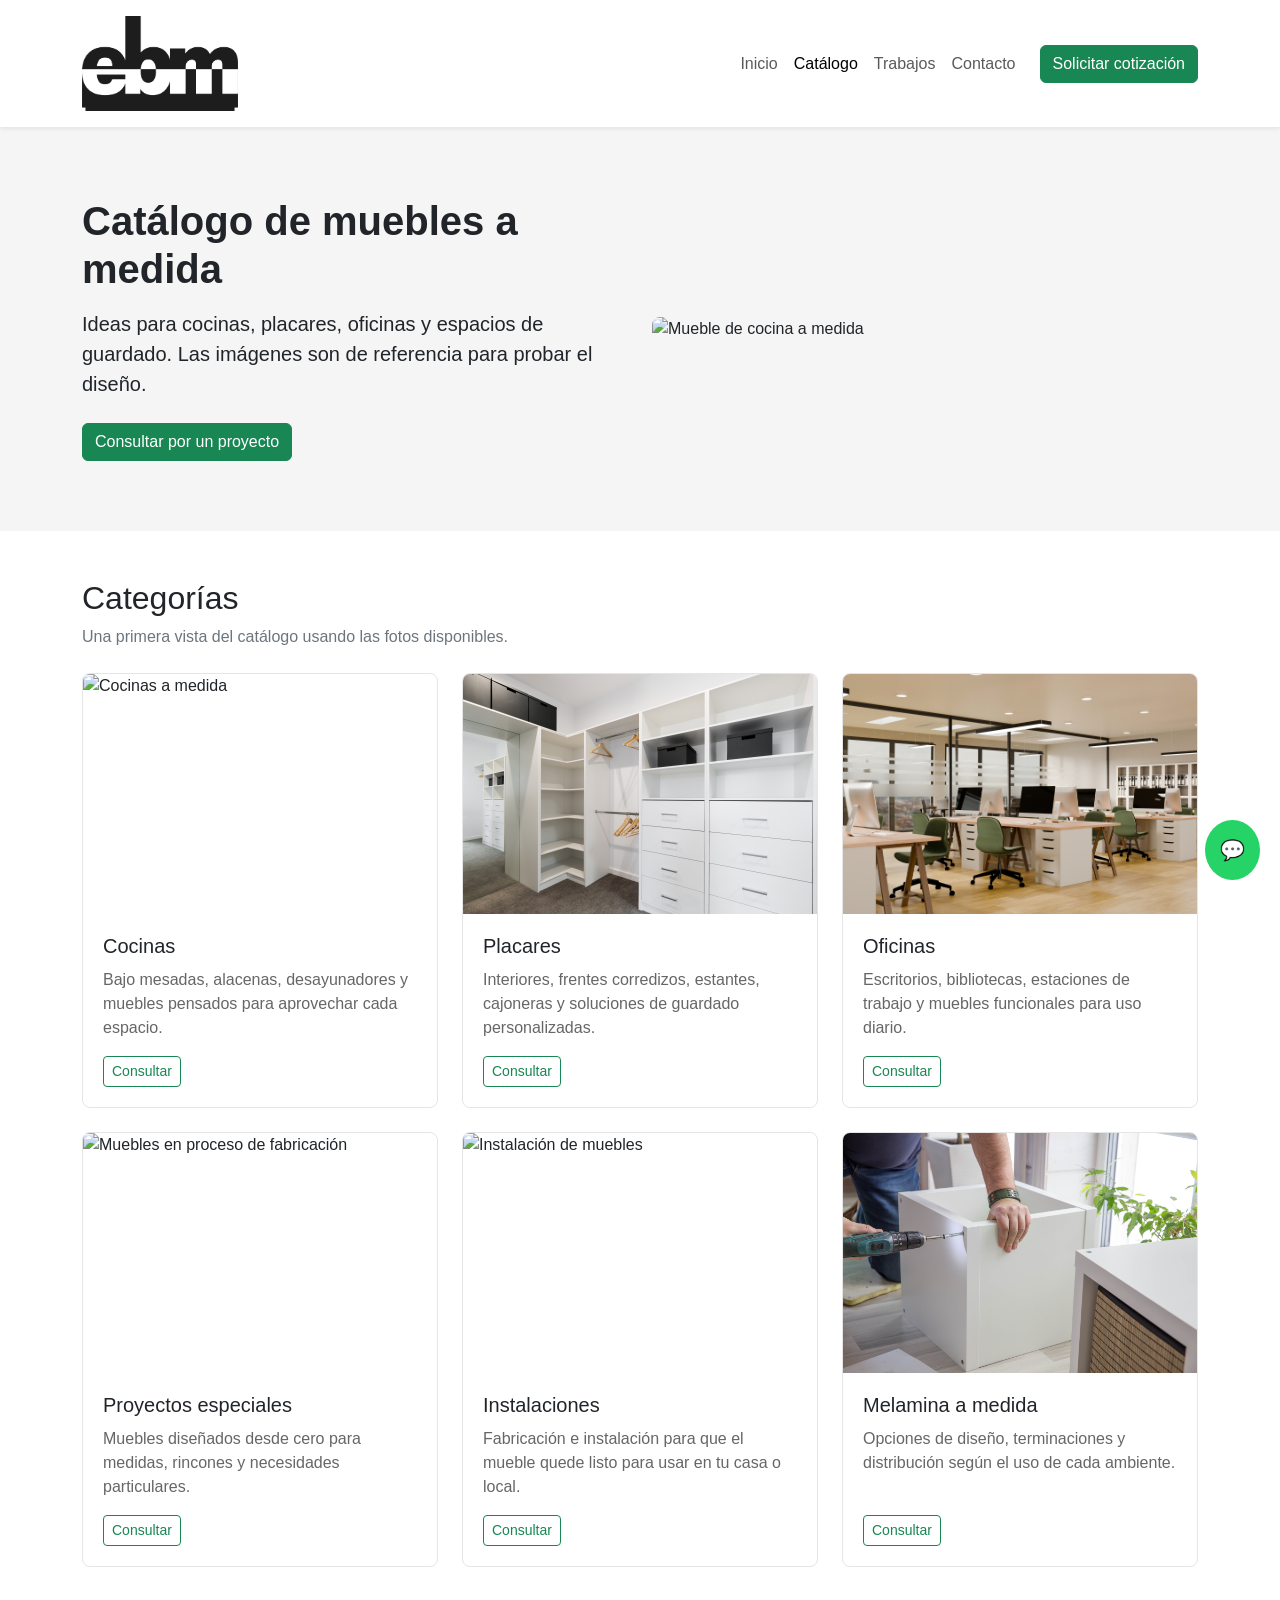
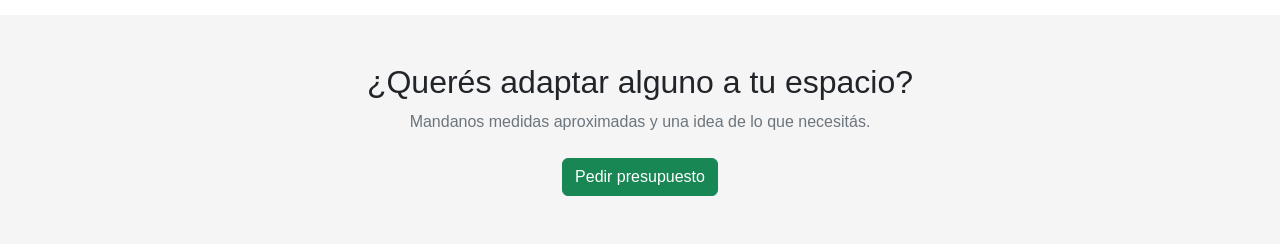
==== catalogo.html @ 4454cdfe "feat: se creo paginas catalogo, trabajo y contacto." ====
<!DOCTYPE html>
<html lang="es">
<head>
  <meta charset="UTF-8">
  <meta name="viewport" content="width=device-width, initial-scale=1.0">
  <title>Catálogo | EBM Muebles</title>

  <!-- Bootstrap -->
  <link href="https://cdn.jsdelivr.net/npm/bootstrap@5.3.3/dist/css/bootstrap.min.css" rel="stylesheet">

  <!-- CSS propio -->
  <link rel="stylesheet" href="css/styles.css">
</head>
<body>

<!-- NAVBAR -->
<nav class="navbar navbar-expand-lg bg-white shadow-sm py-3">
  <div class="container">
    <a class="navbar-brand" href="index.html">
      <img src="img/EBM_LOGO 2.png" alt="EBM Muebles" class="navbar-logo" height="95">
    </a>

    <button class="navbar-toggler" data-bs-toggle="collapse" data-bs-target="#menu">
      ☰
    </button>

    <div class="collapse navbar-collapse" id="menu">
      <ul class="navbar-nav ms-auto align-items-center">
        <li class="nav-item"><a class="nav-link" href="index.html">Inicio</a></li>
        <li class="nav-item"><a class="nav-link active" href="catalogo.html">Catálogo</a></li>
        <li class="nav-item"><a class="nav-link" href="trabajo.html">Trabajos</a></li>
        <li class="nav-item"><a class="nav-link" href="contacto.html">Contacto</a></li>
        <li class="nav-item ms-lg-3 mt-3 mt-lg-0">
          <a class="btn btn-success" href="contacto.html">Solicitar cotización</a>
        </li>
      </ul>
    </div>
  </div>
</nav>

<!-- ENCABEZADO -->
<section class="catalogo-hero">
  <div class="container">
    <div class="row align-items-center g-4">
      <div class="col-lg-6">
        <h1 class="fw-bold mb-3">Catálogo de muebles a medida</h1>
        <p class="lead mb-4">
          Ideas para cocinas, placares, oficinas y espacios de guardado. Las imágenes son de referencia para probar el diseño.
        </p>
        <a href="contacto.html" class="btn btn-success">Consultar por un proyecto</a>
      </div>

      <div class="col-lg-6">
        <img src="img/cocina.jpeg" alt="Mueble de cocina a medida" class="img-fluid catalogo-hero-img">
      </div>
    </div>
  </div>
</section>

<!-- CATEGORIAS -->
<section class="py-5">
  <div class="container">
    <div class="d-flex flex-column flex-md-row justify-content-between align-items-md-end gap-3 mb-4">
      <div>
        <h2 class="mb-2">Categorías</h2>
        <p class="text-secondary mb-0">Una primera vista del catálogo usando las fotos disponibles.</p>
      </div>
    </div>

    <div class="row g-4">
      <div class="col-md-6 col-lg-4">
        <article class="catalogo-card">
          <img src="img/cocina.jpeg" alt="Cocinas a medida" class="catalogo-card-img">
          <div class="catalogo-card-body">
            <h3>Cocinas</h3>
            <p>Bajo mesadas, alacenas, desayunadores y muebles pensados para aprovechar cada espacio.</p>
            <a href="contacto.html" class="btn btn-outline-success btn-sm">Consultar</a>
          </div>
        </article>
      </div>

      <div class="col-md-6 col-lg-4">
        <article class="catalogo-card">
          <img src="img/placard.jpeg" alt="Placares a medida" class="catalogo-card-img">
          <div class="catalogo-card-body">
            <h3>Placares</h3>
            <p>Interiores, frentes corredizos, estantes, cajoneras y soluciones de guardado personalizadas.</p>
            <a href="contacto.html" class="btn btn-outline-success btn-sm">Consultar</a>
          </div>
        </article>
      </div>

      <div class="col-md-6 col-lg-4">
        <article class="catalogo-card">
          <img src="img/oficina.jpeg" alt="Muebles de oficina" class="catalogo-card-img">
          <div class="catalogo-card-body">
            <h3>Oficinas</h3>
            <p>Escritorios, bibliotecas, estaciones de trabajo y muebles funcionales para uso diario.</p>
            <a href="contacto.html" class="btn btn-outline-success btn-sm">Consultar</a>
          </div>
        </article>
      </div>

      <div class="col-md-6 col-lg-4">
        <article class="catalogo-card">
          <img src="img/trabajando.jpeg" alt="Muebles en proceso de fabricación" class="catalogo-card-img">
          <div class="catalogo-card-body">
            <h3>Proyectos especiales</h3>
            <p>Muebles diseñados desde cero para medidas, rincones y necesidades particulares.</p>
            <a href="contacto.html" class="btn btn-outline-success btn-sm">Consultar</a>
          </div>
        </article>
      </div>

      <div class="col-md-6 col-lg-4">
        <article class="catalogo-card">
          <img src="img/trabajando1.jpeg" alt="Instalación de muebles" class="catalogo-card-img">
          <div class="catalogo-card-body">
            <h3>Instalaciones</h3>
            <p>Fabricación e instalación para que el mueble quede listo para usar en tu casa o local.</p>
            <a href="contacto.html" class="btn btn-outline-success btn-sm">Consultar</a>
          </div>
        </article>
      </div>

      <div class="col-md-6 col-lg-4">
        <article class="catalogo-card">
          <img src="img/trabajando2.jpeg" alt="Detalles de fabricación" class="catalogo-card-img">
          <div class="catalogo-card-body">
            <h3>Melamina a medida</h3>
            <p>Opciones de diseño, terminaciones y distribución según el uso de cada ambiente.</p>
            <a href="contacto.html" class="btn btn-outline-success btn-sm">Consultar</a>
          </div>
        </article>
      </div>
    </div>
  </div>
</section>

<!-- CTA -->
<section class="cta text-center py-5">
  <div class="container">
    <h2>¿Querés adaptar alguno a tu espacio?</h2>
    <p class="text-secondary mb-4">Mandanos medidas aproximadas y una idea de lo que necesitás.</p>
    <a href="contacto.html" class="btn btn-success">Pedir presupuesto</a>
  </div>
</section>

<!-- WHATSAPP FLOAT -->
<a href="#" class="whatsapp">
  💬
</a>

<!-- Bootstrap JS -->
<script src="https://cdn.jsdelivr.net/npm/bootstrap@5.3.3/dist/js/bootstrap.bundle.min.js"></script>

</body>
</html>
---- css/styles.css ----
body {
  font-family: Arial, sans-serif;
}

/* NAVBAR */
.navbar-brand {
  display: flex;
  align-items: center;
  padding: 0;
}

.navbar-logo {
  height: 95px;
  max-height: 95px;
  width: auto;
  display: block;
  object-fit: contain;
}

/* HERO */

.hero {
  height: 600px;
  position: relative;
  overflow: hidden;
}

.hero-img {
  height: 600px;
  object-fit: cover;
}

/* Overlay oscuro */
.hero-overlay {
  position: absolute;
  top: 0;
  left: 0;
  width: 100%;
  height: 100%;
  background: rgba(0,0,0,0.4);
  z-index: 2;
}

.hero::before {
  content: "";
  position: absolute;
  width: 100%;
  height: 100%;
  background: rgba(0,0,0,0.4);
}

.hero .container {
  position: relative;
  z-index: 2;
}

/* CTA */
.cta {
  background: #f5f5f5;
}

/* CATALOGO */
.catalogo-hero {
  background: #f5f5f5;
  padding: 70px 0;
}

.catalogo-hero-img {
  width: 100%;
  height: 360px;
  object-fit: cover;
  border-radius: 8px;
}

.catalogo-card {
  height: 100%;
  border: 1px solid #e5e5e5;
  border-radius: 8px;
  overflow: hidden;
  background: #fff;
}

.catalogo-card-img {
  width: 100%;
  height: 240px;
  object-fit: cover;
  display: block;
}

.catalogo-card-body {
  padding: 20px;
}

.catalogo-card-body h3 {
  font-size: 1.25rem;
  margin-bottom: 10px;
}

.catalogo-card-body p {
  color: #666;
  min-height: 72px;
}

/* TRABAJO */
.trabajo-hero {
  min-height: 620px;
  position: relative;
  overflow: hidden;
}

.trabajo-hero-img {
  position: absolute;
  inset: 0;
  width: 100%;
  height: 100%;
  object-fit: cover;
}

.trabajo-hero-overlay {
  position: relative;
  min-height: 620px;
  display: flex;
  align-items: center;
  background: linear-gradient(90deg, rgba(0,0,0,0.72), rgba(0,0,0,0.25));
}

.trabajo-hero h1 {
  font-size: clamp(2.2rem, 5vw, 4.6rem);
}

.beneficio-card {
  height: 100%;
  border: 1px solid #e8e8e8;
  border-radius: 8px;
  padding: 24px;
  background: #fff;
}

.beneficio-card span {
  display: inline-block;
  margin-bottom: 18px;
  color: #198754;
  font-weight: 700;
}

.beneficio-card h3,
.proceso-card h3 {
  font-size: 1.2rem;
}

.beneficio-card p,
.proceso-card p {
  color: #666;
  margin-bottom: 0;
}

.trabajo-proceso {
  background: #f5f5f5;
}

.proceso-card {
  height: 100%;
  overflow: hidden;
  border-radius: 8px;
  background: #fff;
}

.proceso-card img {
  width: 100%;
  height: 210px;
  object-fit: cover;
  display: block;
}

.proceso-card div {
  padding: 20px;
}

.proceso-card strong {
  display: block;
  margin-bottom: 8px;
  color: #198754;
}

.trabajo-collage {
  display: grid;
  grid-template-columns: 1fr 1fr;
  gap: 16px;
}

.trabajo-collage img {
  width: 100%;
  height: 380px;
  object-fit: cover;
  border-radius: 8px;
}

.trabajo-collage img:first-child {
  margin-top: 45px;
}

.trabajo-lista {
  padding-left: 18px;
  color: #444;
}

.trabajo-lista li {
  margin-bottom: 10px;
}

.trabajo-cta {
  padding: 70px 0;
  background: #1f2a24;
  color: #fff;
}

.trabajo-cta p {
  color: rgba(255,255,255,0.75);
}

/* CONTACTO */
.contacto-hero {
  padding: 70px 0;
  background: #f5f5f5;
}

.contacto-hero h1 {
  font-size: clamp(2.1rem, 4vw, 4rem);
}

.contacto-hero-img,
.contacto-referencia-img {
  width: 100%;
  height: 430px;
  object-fit: cover;
  border-radius: 8px;
}

.contacto-info,
.contacto-form {
  height: 100%;
  border: 1px solid #e5e5e5;
  border-radius: 8px;
  background: #fff;
  padding: 28px;
}

.contacto-info-item {
  padding: 20px 0;
  border-top: 1px solid #e8e8e8;
}

.contacto-info-item span {
  display: block;
  margin-bottom: 6px;
  color: #198754;
  font-weight: 700;
}

.contacto-info-item strong {
  display: block;
  margin-bottom: 6px;
}

.contacto-info-item p {
  color: #666;
  margin-bottom: 0;
}

.contacto-form .form-control,
.contacto-form .form-select {
  min-height: 48px;
  border-color: #dedede;
}

.contacto-form textarea.form-control {
  min-height: 150px;
}

.contacto-referencia {
  background: #f5f5f5;
}

@media (max-width: 575px) {
  .catalogo-hero {
    padding: 45px 0;
  }

  .catalogo-hero-img,
  .catalogo-card-img {
    height: 220px;
  }

  .catalogo-card-body p {
    min-height: auto;
  }

  .trabajo-hero,
  .trabajo-hero-overlay {
    min-height: 560px;
  }

  .trabajo-hero-overlay {
    background: rgba(0,0,0,0.62);
  }

  .trabajo-collage {
    grid-template-columns: 1fr;
  }

  .trabajo-collage img,
  .trabajo-collage img:first-child {
    height: 240px;
    margin-top: 0;
  }

  .contacto-hero {
    padding: 45px 0;
  }

  .contacto-hero-img,
  .contacto-referencia-img {
    height: 260px;
  }

  .contacto-info,
  .contacto-form {
    padding: 22px;
  }
}

/* WhatsApp flotante */
.whatsapp {
  position: fixed;
  bottom: 20px;
  right: 20px;
  background: #25d366;
  color: white;
  padding: 15px;
  border-radius: 50%;
  text-decoration: none;
  font-size: 20px;
}

/* Img trabajos */
.trabajos-img {
  width: 100%;
  height: 250px; /* podés ajustar */
  object-fit: cover;
  border-radius: 10px;
}
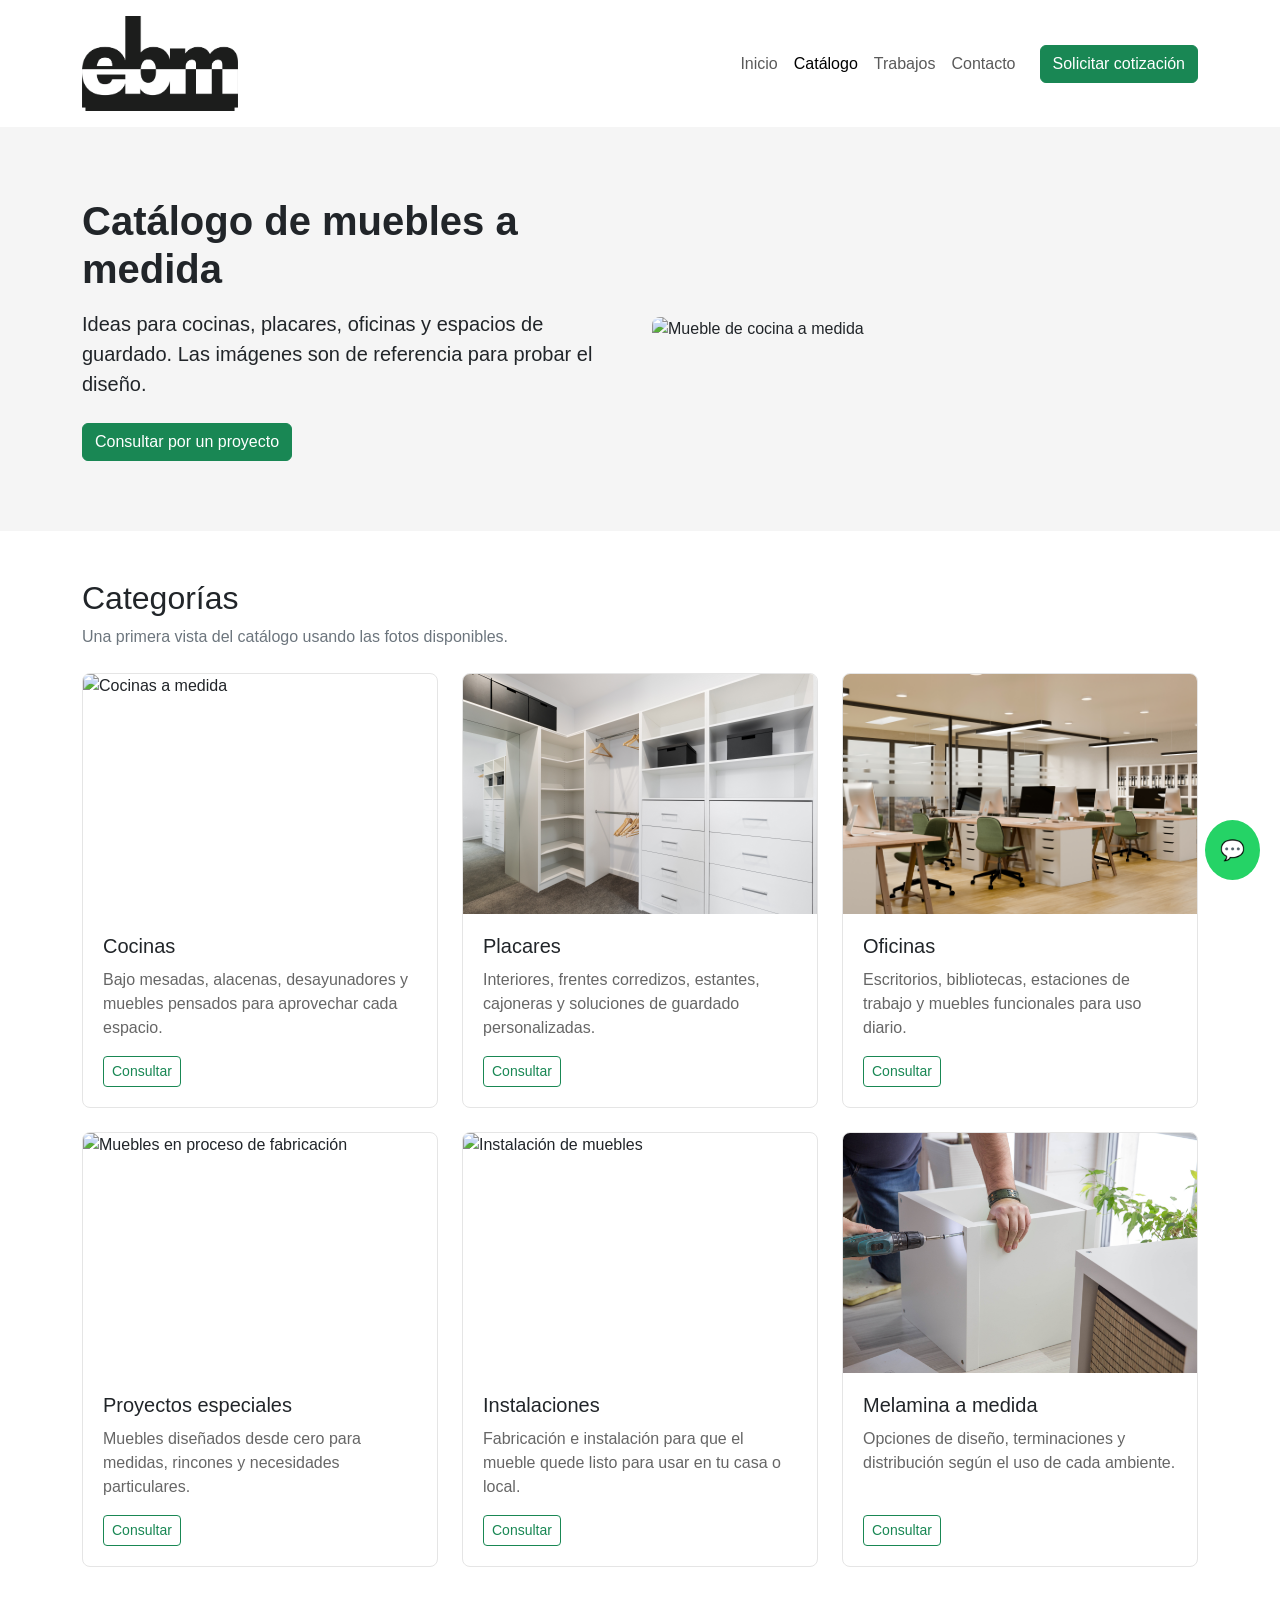
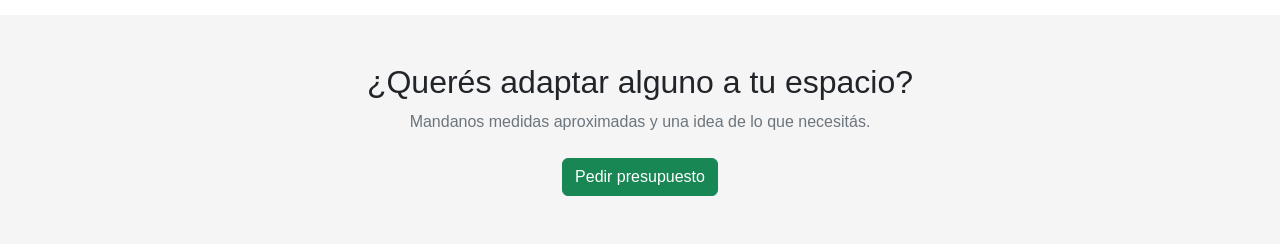
==== commit d3a65ca5: "feat: se agrego animaciones y formulario de whatsapp" ====
--- a/catalogo.html
+++ b/catalogo.html
@@ -153,6 +153,7 @@
 
 <!-- Bootstrap JS -->
 <script src="https://cdn.jsdelivr.net/npm/bootstrap@5.3.3/dist/js/bootstrap.bundle.min.js"></script>
+<script src="js/index.js"></script>
 
 </body>
 </html>
--- a/css/styles.css
+++ b/css/styles.css
@@ -1,5 +1,16 @@
 body {
   font-family: Arial, sans-serif;
+}
+
+.reveal {
+  opacity: 0;
+  transform: translateY(22px);
+  transition: opacity 0.7s ease, transform 0.7s ease;
+}
+
+.reveal-visible {
+  opacity: 1;
+  transform: translateY(0);
 }
 
 /* NAVBAR */
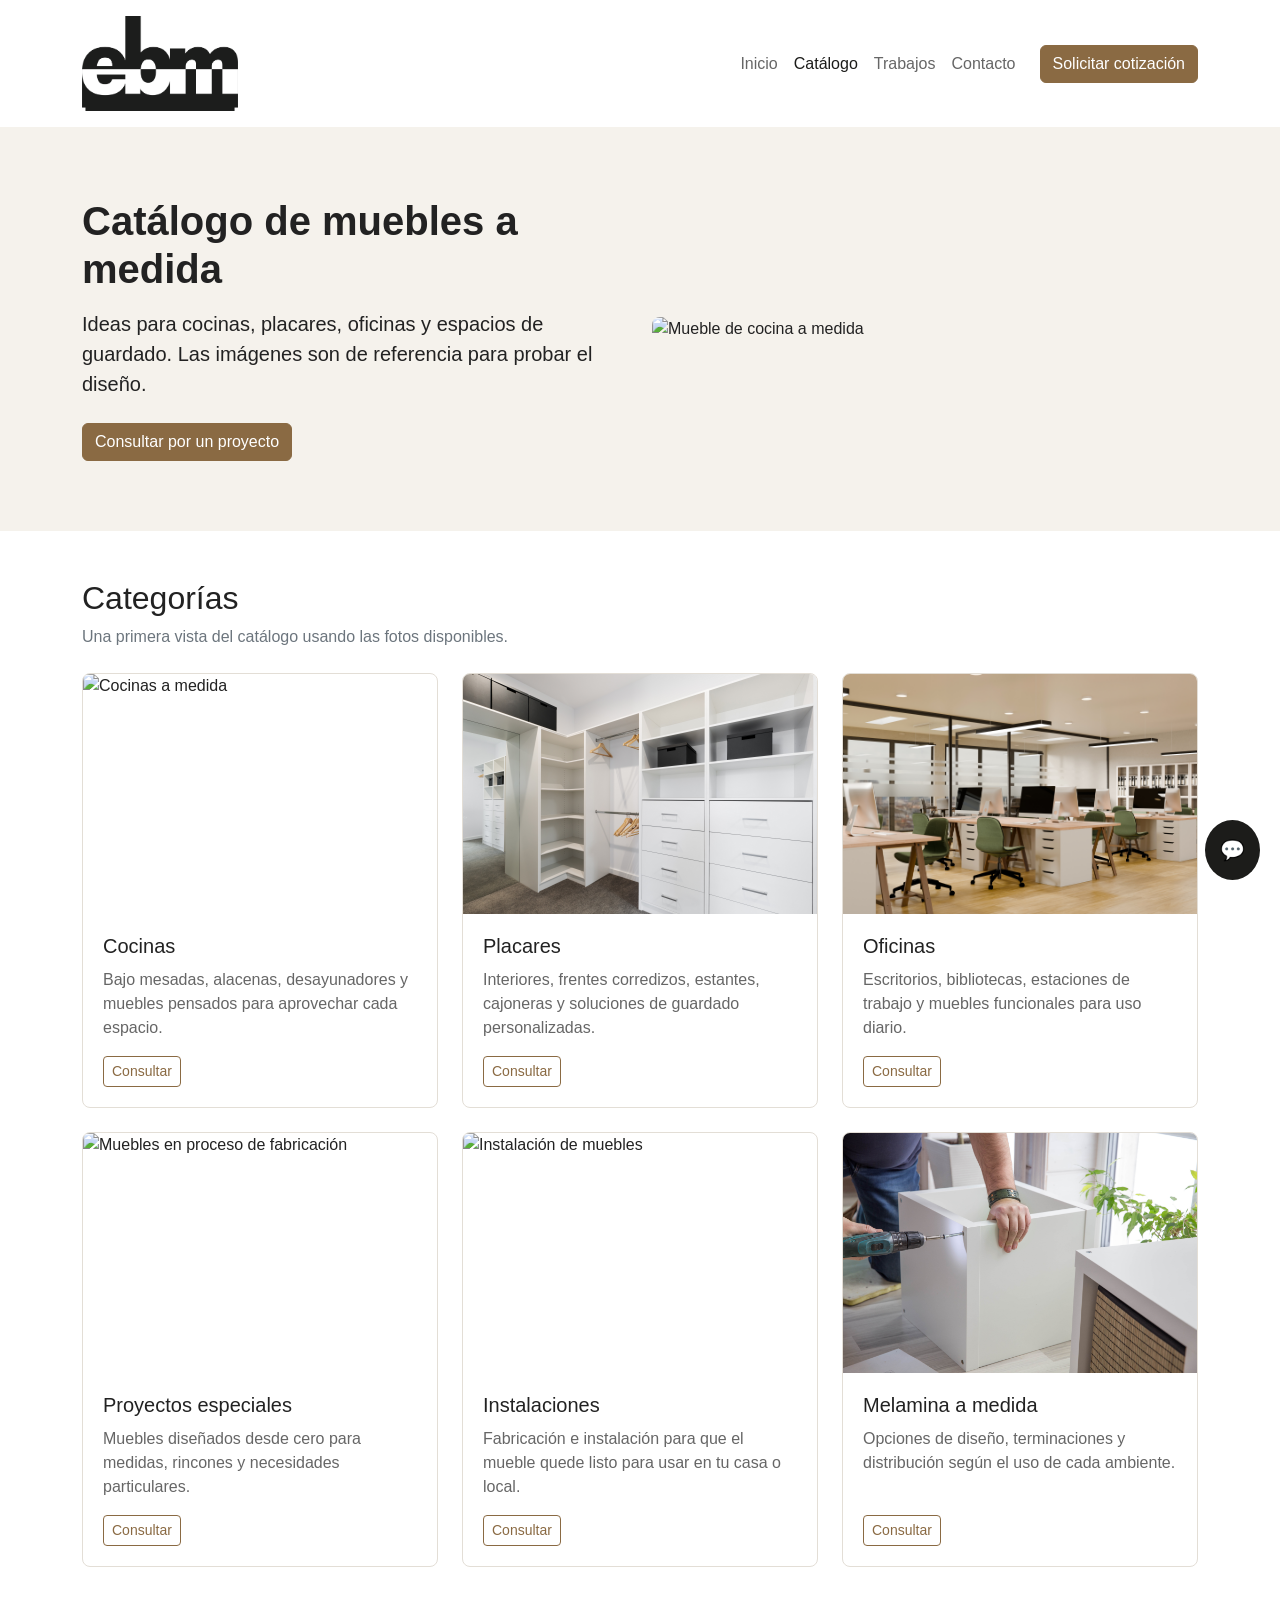
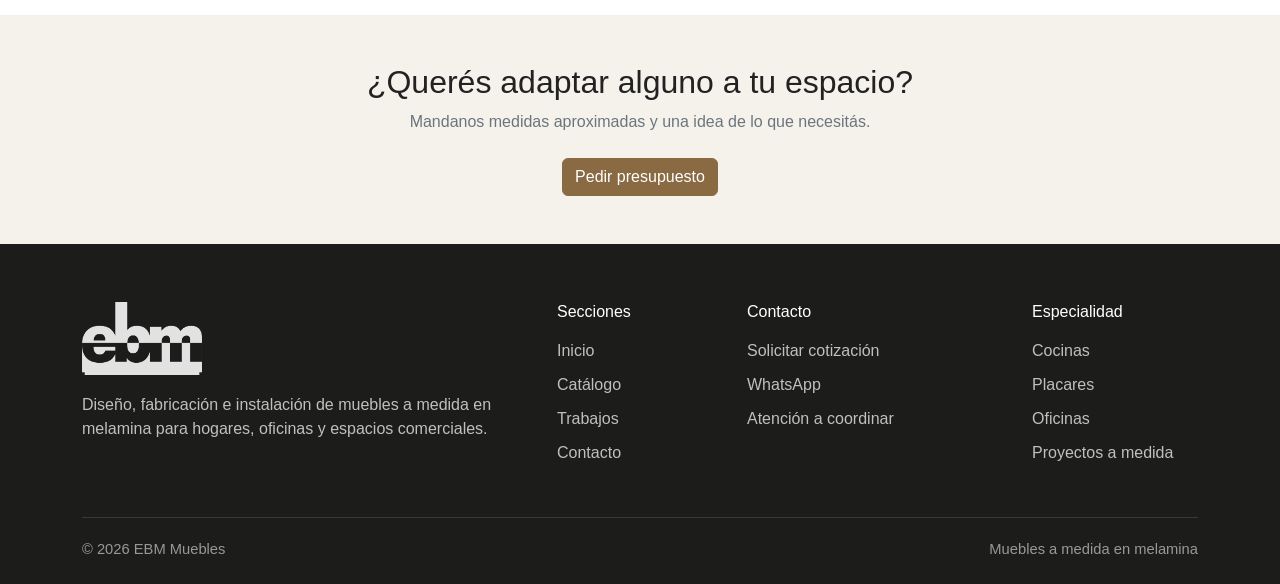
==== commit 4925b93e: "feat: se agrego footer con informacion del emprendimiento" ====
--- a/catalogo.html
+++ b/catalogo.html
@@ -146,6 +146,54 @@
   </div>
 </section>
 
+<!-- FOOTER -->
+<footer class="site-footer">
+  <div class="container">
+    <div class="row g-4">
+      <div class="col-lg-5">
+        <img src="img/EBM_LOGO 2.png" alt="EBM Muebles" class="footer-logo">
+        <p>
+          Diseño, fabricación e instalación de muebles a medida en melamina para hogares, oficinas y espacios comerciales.
+        </p>
+      </div>
+
+      <div class="col-md-4 col-lg-2">
+        <h5>Secciones</h5>
+        <ul>
+          <li><a href="index.html">Inicio</a></li>
+          <li><a href="catalogo.html">Catálogo</a></li>
+          <li><a href="trabajo.html">Trabajos</a></li>
+          <li><a href="contacto.html">Contacto</a></li>
+        </ul>
+      </div>
+
+      <div class="col-md-4 col-lg-3">
+        <h5>Contacto</h5>
+        <ul>
+          <li><a href="contacto.html">Solicitar cotización</a></li>
+          <li><a href="https://wa.me/5490000000000" target="_blank" rel="noopener">WhatsApp</a></li>
+          <li>Atención a coordinar</li>
+        </ul>
+      </div>
+
+      <div class="col-md-4 col-lg-2">
+        <h5>Especialidad</h5>
+        <ul>
+          <li>Cocinas</li>
+          <li>Placares</li>
+          <li>Oficinas</li>
+          <li>Proyectos a medida</li>
+        </ul>
+      </div>
+    </div>
+
+    <div class="footer-bottom">
+      <span>© 2026 EBM Muebles</span>
+      <span>Muebles a medida en melamina</span>
+    </div>
+  </div>
+</footer>
+
 <!-- WHATSAPP FLOAT -->
 <a href="#" class="whatsapp">
   💬
--- a/css/styles.css
+++ b/css/styles.css
@@ -1,5 +1,56 @@
+:root {
+  --color-principal: #1c1c1a;
+  --color-acento: #8a6a43;
+  --color-acento-hover: #735735;
+  --color-fondo-suave: #f5f2ec;
+  --color-borde: #e3ded6;
+  --color-texto: #222;
+  --color-texto-suave: #666;
+}
+
 body {
   font-family: Arial, sans-serif;
+  color: var(--color-texto);
+}
+
+.btn-success {
+  background-color: var(--color-acento);
+  border-color: var(--color-acento);
+}
+
+.btn-success:hover,
+.btn-success:focus,
+.btn-success:active {
+  background-color: var(--color-acento-hover);
+  border-color: var(--color-acento-hover) !important;
+  box-shadow: 0 0 0 0.25rem rgba(138,106,67,0.25);
+}
+
+.btn-outline-success {
+  color: var(--color-acento);
+  border-color: var(--color-acento);
+}
+
+.btn-outline-success:hover,
+.btn-outline-success:focus,
+.btn-outline-success:active {
+  color: #fff;
+  background-color: var(--color-acento);
+  border-color: var(--color-acento) !important;
+  box-shadow: 0 0 0 0.25rem rgba(138,106,67,0.2);
+}
+
+.text-success {
+  color: var(--color-acento) !important;
+}
+
+.nav-link {
+  color: var(--color-texto-suave);
+}
+
+.nav-link:hover,
+.nav-link.active {
+  color: var(--color-principal) !important;
 }
 
 .reveal {
@@ -67,12 +118,12 @@
 
 /* CTA */
 .cta {
-  background: #f5f5f5;
+  background: var(--color-fondo-suave);
 }
 
 /* CATALOGO */
 .catalogo-hero {
-  background: #f5f5f5;
+  background: var(--color-fondo-suave);
   padding: 70px 0;
 }
 
@@ -85,7 +136,7 @@
 
 .catalogo-card {
   height: 100%;
-  border: 1px solid #e5e5e5;
+  border: 1px solid var(--color-borde);
   border-radius: 8px;
   overflow: hidden;
   background: #fff;
@@ -108,7 +159,7 @@
 }
 
 .catalogo-card-body p {
-  color: #666;
+  color: var(--color-texto-suave);
   min-height: 72px;
 }
 
@@ -141,7 +192,7 @@
 
 .beneficio-card {
   height: 100%;
-  border: 1px solid #e8e8e8;
+  border: 1px solid var(--color-borde);
   border-radius: 8px;
   padding: 24px;
   background: #fff;
@@ -150,7 +201,7 @@
 .beneficio-card span {
   display: inline-block;
   margin-bottom: 18px;
-  color: #198754;
+  color: var(--color-acento);
   font-weight: 700;
 }
 
@@ -161,12 +212,12 @@
 
 .beneficio-card p,
 .proceso-card p {
-  color: #666;
+  color: var(--color-texto-suave);
   margin-bottom: 0;
 }
 
 .trabajo-proceso {
-  background: #f5f5f5;
+  background: var(--color-fondo-suave);
 }
 
 .proceso-card {
@@ -190,7 +241,7 @@
 .proceso-card strong {
   display: block;
   margin-bottom: 8px;
-  color: #198754;
+  color: var(--color-acento);
 }
 
 .trabajo-collage {
@@ -221,7 +272,7 @@
 
 .trabajo-cta {
   padding: 70px 0;
-  background: #1f2a24;
+  background: var(--color-principal);
   color: #fff;
 }
 
@@ -232,7 +283,7 @@
 /* CONTACTO */
 .contacto-hero {
   padding: 70px 0;
-  background: #f5f5f5;
+  background: var(--color-fondo-suave);
 }
 
 .contacto-hero h1 {
@@ -250,7 +301,7 @@
 .contacto-info,
 .contacto-form {
   height: 100%;
-  border: 1px solid #e5e5e5;
+  border: 1px solid var(--color-borde);
   border-radius: 8px;
   background: #fff;
   padding: 28px;
@@ -258,13 +309,13 @@
 
 .contacto-info-item {
   padding: 20px 0;
-  border-top: 1px solid #e8e8e8;
+  border-top: 1px solid var(--color-borde);
 }
 
 .contacto-info-item span {
   display: block;
   margin-bottom: 6px;
-  color: #198754;
+  color: var(--color-acento);
   font-weight: 700;
 }
 
@@ -274,14 +325,20 @@
 }
 
 .contacto-info-item p {
-  color: #666;
+  color: var(--color-texto-suave);
   margin-bottom: 0;
 }
 
 .contacto-form .form-control,
 .contacto-form .form-select {
   min-height: 48px;
-  border-color: #dedede;
+  border-color: var(--color-borde);
+}
+
+.contacto-form .form-control:focus,
+.contacto-form .form-select:focus {
+  border-color: var(--color-acento);
+  box-shadow: 0 0 0 0.25rem rgba(138,106,67,0.18);
 }
 
 .contacto-form textarea.form-control {
@@ -289,7 +346,62 @@
 }
 
 .contacto-referencia {
-  background: #f5f5f5;
+  background: var(--color-fondo-suave);
+}
+
+/* FOOTER */
+.site-footer {
+  padding: 58px 0 24px;
+  background: var(--color-principal);
+  color: rgba(255,255,255,0.72);
+}
+
+.footer-logo {
+  width: 120px;
+  height: auto;
+  margin-bottom: 18px;
+  filter: invert(1);
+}
+
+.site-footer h5 {
+  margin-bottom: 18px;
+  color: #fff;
+  font-size: 1rem;
+}
+
+.site-footer p {
+  max-width: 420px;
+  margin-bottom: 0;
+}
+
+.site-footer ul {
+  margin: 0;
+  padding: 0;
+  list-style: none;
+}
+
+.site-footer li {
+  margin-bottom: 10px;
+}
+
+.site-footer a {
+  color: rgba(255,255,255,0.72);
+  text-decoration: none;
+}
+
+.site-footer a:hover {
+  color: var(--color-acento);
+}
+
+.footer-bottom {
+  display: flex;
+  justify-content: space-between;
+  gap: 16px;
+  margin-top: 42px;
+  padding-top: 20px;
+  border-top: 1px solid rgba(255,255,255,0.12);
+  color: rgba(255,255,255,0.55);
+  font-size: 0.92rem;
 }
 
 @media (max-width: 575px) {
@@ -337,6 +449,10 @@
   .contacto-info,
   .contacto-form {
     padding: 22px;
+  }
+
+  .footer-bottom {
+    flex-direction: column;
   }
 }
 
@@ -345,7 +461,7 @@
   position: fixed;
   bottom: 20px;
   right: 20px;
-  background: #25d366;
+  background: var(--color-principal);
   color: white;
   padding: 15px;
   border-radius: 50%;
@@ -353,6 +469,11 @@
   font-size: 20px;
 }
 
+.whatsapp:hover {
+  background: var(--color-acento);
+  color: #fff;
+}
+
 /* Img trabajos */
 .trabajos-img {
   width: 100%;
